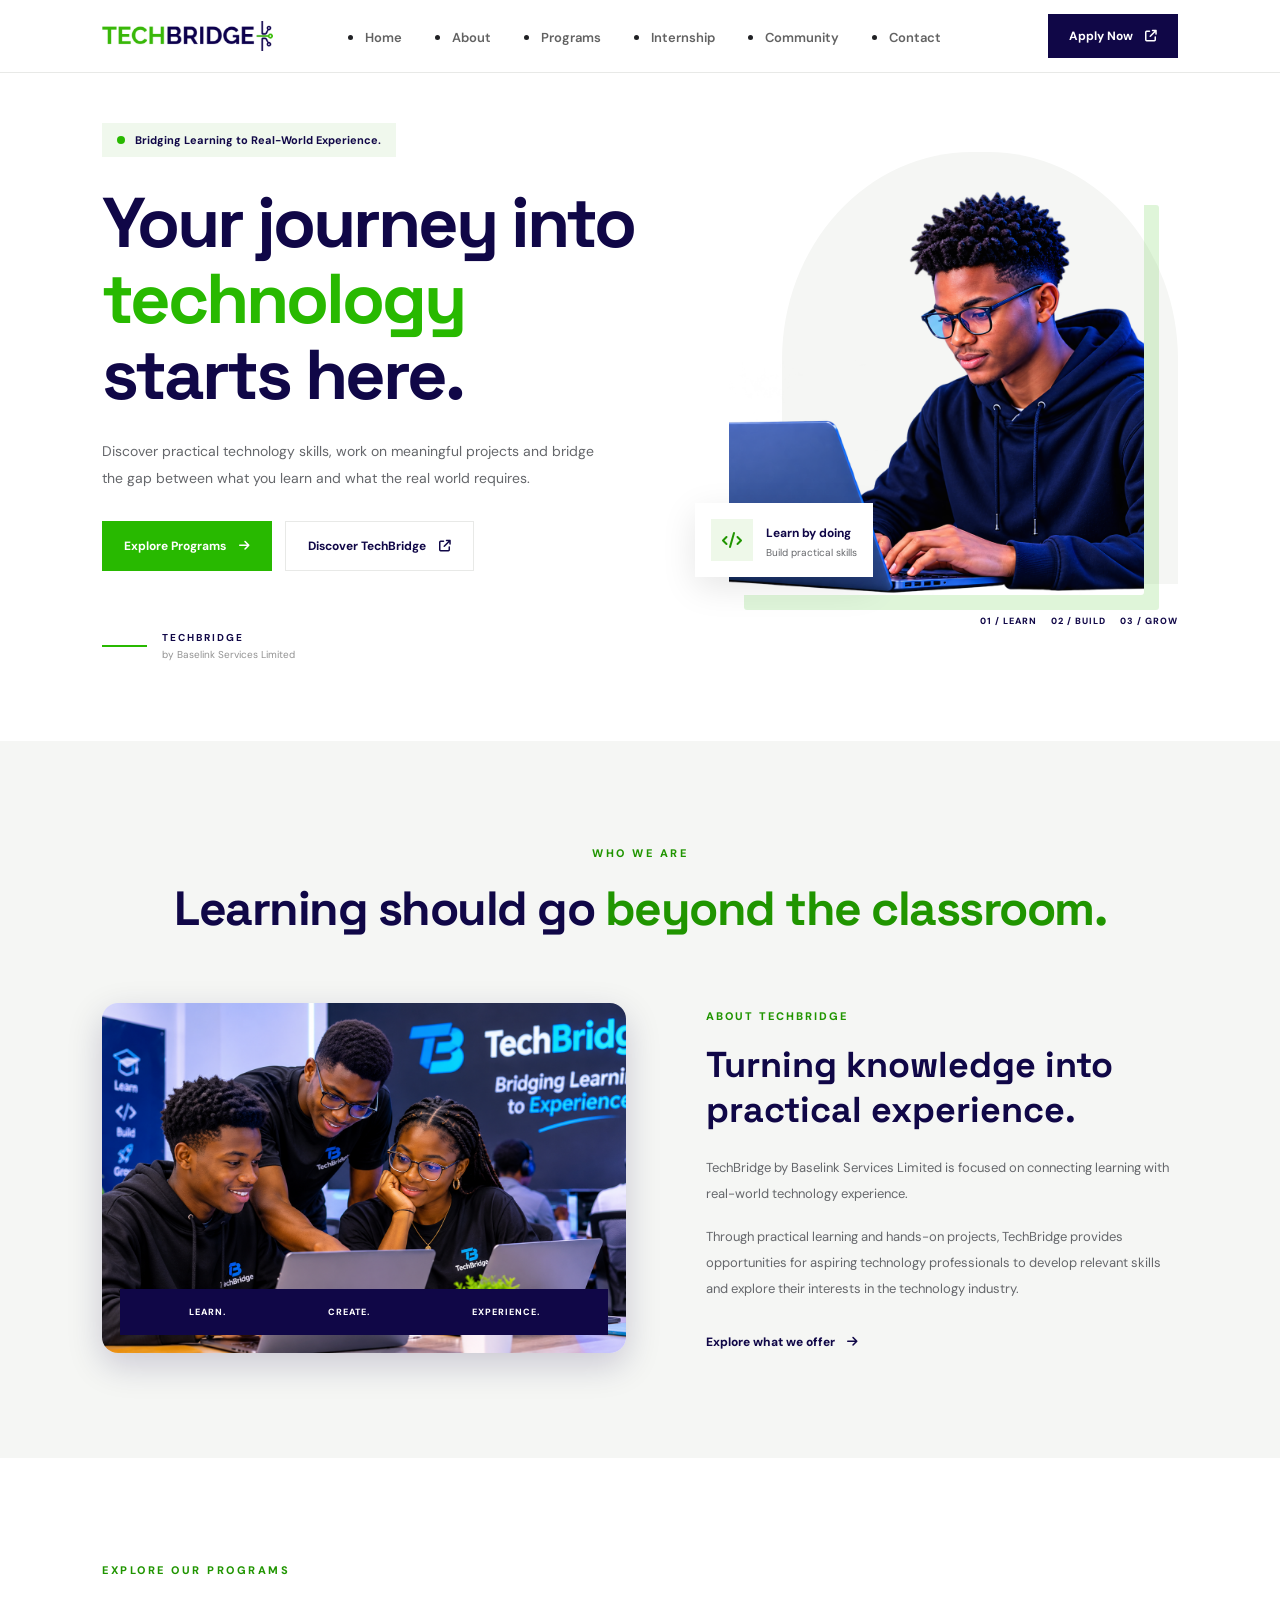
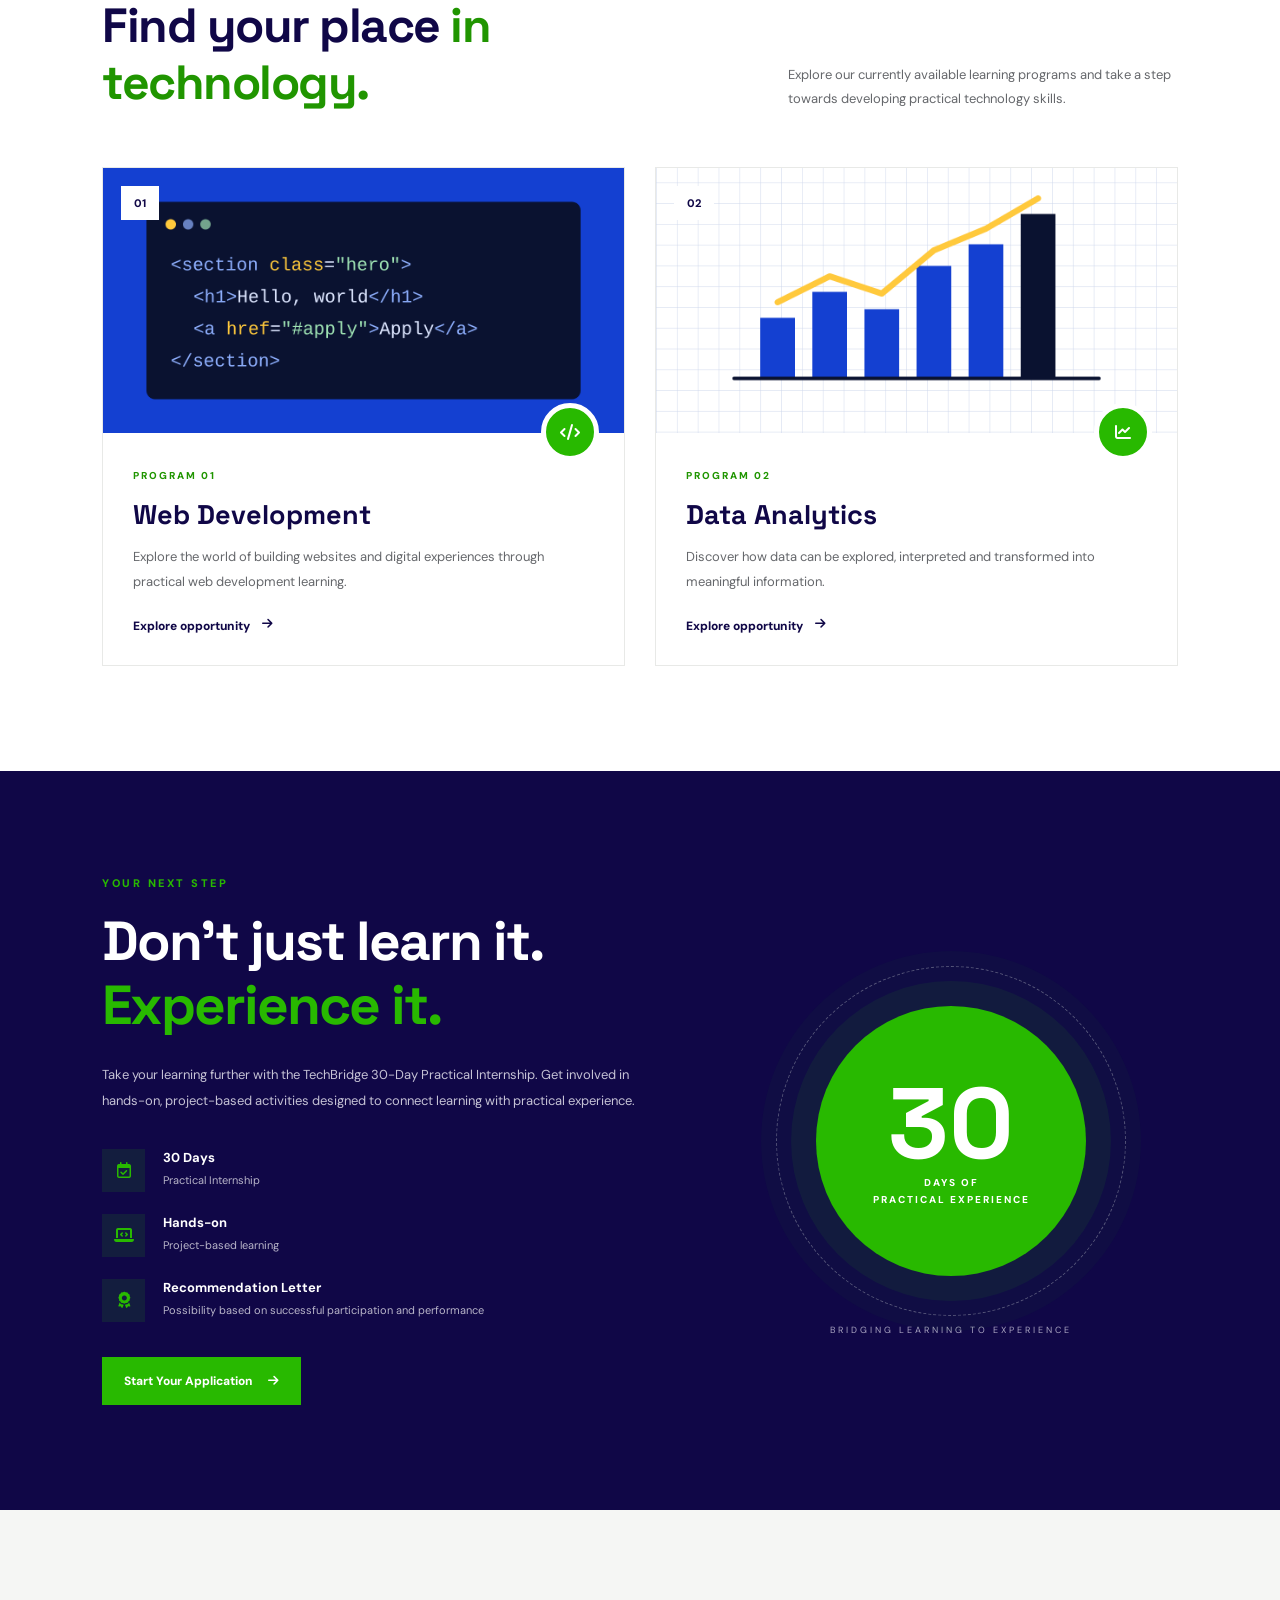
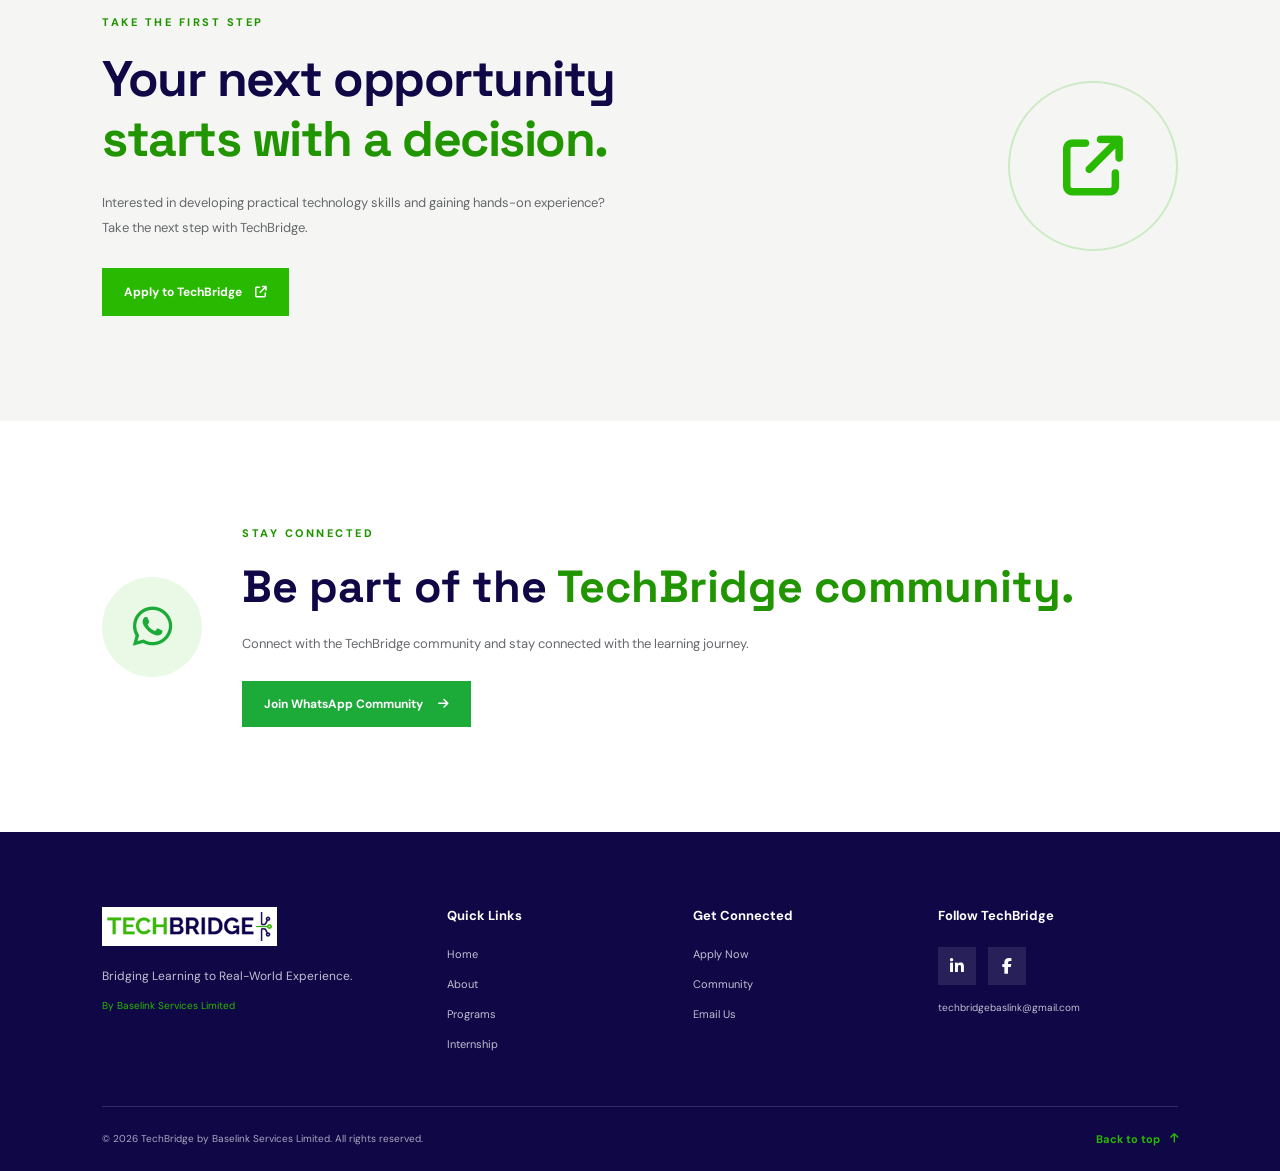
==== index.html @ 4eaaacb8 "Add files via upload" ====
<!DOCTYPE html>
<html lang="en">

<head>
    <meta charset="UTF-8">
    <meta name="viewport" content="width=device-width, initial-scale=1.0">
    <title>TechBridge | Bridging Learning to Real-World Experience</title>
    <meta name="description" content="TechBridge by Baselink Services Limited connects learners with practical technology skills and real-world experience.">

    <!-- Google Fonts -->
    <link rel="preconnect" href="https://fonts.googleapis.com">
    <link rel="preconnect" href="https://fonts.gstatic.com" crossorigin>

    <link href="https://fonts.googleapis.com/css2?family=DM+Sans:wght@400;500;600;700;800&family=Space+Grotesk:wght@400;500;600;700&display=swap" rel="stylesheet">

    <!-- Font Awesome -->
    <link rel="stylesheet" href="https://cdnjs.cloudflare.com/ajax/libs/font-awesome/6.7.2/css/all.min.css">

    <!-- External CSS -->
    <link rel="stylesheet" href="styles.css">
</head>

<body>

    <!-- NAVIGATION -->
    <header class="header">
        <nav class="navbar">

            <a href="#home" class="logo">
                <img src="images/techbridge-logo.png" alt="TechBridge Logo">
            </a>

            <ul class="nav-links">
                <li><a href="#home" class="active">Home</a></li>
                <li><a href="#about">About</a></li>
                <li><a href="#programs">Programs</a></li>
                <li><a href="#internship">Internship</a></li>
                <li><a href="#community">Community</a></li>
                <li><a href="#contact">Contact</a></li>
            </ul>

            <a href="#application" class="nav-button">
                Apply Now <i class="fa-solid fa-arrow-up-right-from-square"></i>
            </a>

            <!-- Mobile Navigation -->
            <details class="mobile-navigation">
                <summary>
                    <i class="fa-solid fa-bars"></i>
                </summary>

                <div class="mobile-links">
                    <a href="#home">Home</a>
                    <a href="#about">About</a>
                    <a href="#programs">Programs</a>
                    <a href="#internship">Internship</a>
                    <a href="#community">Community</a>
                    <a href="#contact">Contact</a>
                    <a href="#application">Apply Now</a>
                </div>
            </details>

        </nav>
    </header>


    <main>

        <!-- HERO SECTION -->
        <section class="hero" id="home">

            <div class="hero-content">

                <div class="hero-label">
                    <span class="status-dot"></span>
                    Bridging Learning to Real-World Experience.
                </div>

                <h1>
                    Your journey into
                    <span>technology</span>
                    starts here.
                </h1>

                <p class="hero-description">
                    Discover practical technology skills, work on
                    meaningful projects and bridge the gap between
                    what you learn and what the real world requires.
                </p>

                <div class="hero-buttons">
                    <a href="#programs" class="primary-button">
                        Explore Programs
                        <i class="fa-solid fa-arrow-right"></i>
                    </a>

                    <a href="#about" class="secondary-button">
                        Discover TechBridge
                        <i class="fa-solid fa-arrow-up-right-from-square"></i>
                    </a>
                </div>

                <div class="hero-bottom">
                    <div class="hero-line"></div>

                    <p>
                        <strong>TECHBRIDGE</strong>
                        <span>by Baselink Services Limited</span>
                    </p>
                </div>

            </div>


            <div class="hero-visual">

                <div class="visual-background"></div>

                <div class="hero-image">
                    <img src="images/hero-image.png" alt="Technology learning and development">
                </div>

                <div class="floating-note">
                    <span class="note-icon">
                        <i class="fa-solid fa-code"></i>
                    </span>

                    <div>
                        <strong>Learn by doing</strong>
                        <p>Build practical skills</p>
                    </div>
                </div>

                <div class="visual-caption">
                    <span>01 / LEARN</span>
                    <span>02 / BUILD</span>
                    <span>03 / GROW</span>
                </div>

            </div>

        </section>


        <!-- ABOUT SECTION -->
        <section class="about section-padding" id="about">

            <div class="section-heading">
                <span class="section-label">WHO WE ARE</span>

                <h2>
                    Learning should go
                    <span>beyond the classroom.</span>
                </h2>
            </div>

            <div class="about-content">

                <div class="about-image">
                    <img src="images/about-image.png
                    " alt="A technology learning environment">

                    <div class="image-caption">
                        <span>LEARN.</span>
                        <span>CREATE.</span>
                        <span>EXPERIENCE.</span>
                    </div>
                </div>

                <div class="about-text">

                    <span class="small-heading">ABOUT TECHBRIDGE</span>

                    <h3>
                        Turning knowledge into practical experience.
                    </h3>

                    <p>
                        TechBridge by Baselink Services Limited is
                        focused on connecting learning with
                        real-world technology experience.
                    </p>

                    <p>
                        Through practical learning and hands-on
                        projects, TechBridge provides opportunities
                        for aspiring technology professionals to
                        develop relevant skills and explore their
                        interests in the technology industry.
                    </p>

                    <a href="#programs" class="text-link">
                        Explore what we offer
                        <i class="fa-solid fa-arrow-right"></i>
                    </a>

                </div>

            </div>

        </section>


        <!-- PROGRAMS SECTION -->
        <section class="programs section-padding" id="programs">

            <div class="programs-heading">

                <div>
                    <span class="section-label">EXPLORE OUR PROGRAMS</span>

                    <h2>
                        Find your place
                        <span>in technology.</span>
                    </h2>
                </div>

                <p>
                    Explore our currently available learning
                    programs and take a step towards developing
                    practical technology skills.
                </p>

            </div>


            <div class="program-list">

                <!-- WEB DEVELOPMENT -->
                <article class="program-item web-program">

                    <div class="program-image">
                        <img src="images/web-development.png" alt="Web development illustration">

                        <span class="program-number">01</span>
                    </div>

                    <div class="program-info">

                        <span class="program-category">PROGRAM 01</span>

                        <h3>Web Development</h3>

                        <p>
                            Explore the world of building websites
                            and digital experiences through
                            practical web development learning.
                        </p>

                        <a href="#application" class="program-link">
                            Explore opportunity
                            <i class="fa-solid fa-arrow-right"></i>
                        </a>

                    </div>

                    <div class="program-icon">
                        <i class="fa-solid fa-code"></i>
                    </div>

                </article>


                <!-- DATA ANALYTICS -->
                <article class="program-item data-program">

                    <div class="program-image">
                        <img src="images/data-analytics.png" alt="Data analytics illustration">

                        <span class="program-number">02</span>
                    </div>

                    <div class="program-info">

                        <span class="program-category">PROGRAM 02</span>

                        <h3>Data Analytics</h3>

                        <p>
                            Discover how data can be explored,
                            interpreted and transformed into
                            meaningful information.
                        </p>

                        <a href="#application" class="program-link">
                            Explore opportunity
                            <i class="fa-solid fa-arrow-right"></i>
                        </a>

                    </div>

                    <div class="program-icon">
                        <i class="fa-solid fa-chart-line"></i>
                    </div>

                </article>

            </div>

        </section>


        <!-- INTERNSHIP SECTION -->
        <section class="internship section-padding" id="internship">

            <div class="internship-content">

                <span class="section-label">YOUR NEXT STEP</span>

                <h2>
                    Don't just learn it.
                    <span>Experience it.</span>
                </h2>

                <p>
                    Take your learning further with the TechBridge
                    30-Day Practical Internship. Get involved in
                    hands-on, project-based activities designed
                    to connect learning with practical experience.
                </p>

                <div class="internship-details">

                    <div class="internship-detail">
                        <i class="fa-regular fa-calendar-check"></i>

                        <div>
                            <strong>30 Days</strong>
                            <span>Practical Internship</span>
                        </div>
                    </div>

                    <div class="internship-detail">
                        <i class="fa-solid fa-laptop-code"></i>

                        <div>
                            <strong>Hands-on</strong>
                            <span>Project-based learning</span>
                        </div>
                    </div>

                    <div class="internship-detail">
                        <i class="fa-solid fa-award"></i>

                        <div>
                            <strong>Recommendation Letter</strong>
                            <span>Possibility based on successful participation and performance</span>
                        </div>
                    </div>

                </div>

                <a href="#application" class="internship-button">
                    Start Your Application
                    <i class="fa-solid fa-arrow-right"></i>
                </a>

            </div>


            <div class="internship-visual">

                <div class="internship-circle">
                    <span>30</span>
                    <small>DAYS OF<br>PRACTICAL EXPERIENCE</small>
                </div>

                <div class="circle-decoration"></div>

                <span class="internship-caption">
                    BRIDGING LEARNING TO EXPERIENCE
                </span>

            </div>

        </section>


        <!-- APPLICATION SECTION -->
        <section class="application section-padding" id="application">

            <div class="application-content">

                <span class="section-label">TAKE THE FIRST STEP</span>

                <h2>
                    Your next opportunity
                    <span>starts with a decision.</span>
                </h2>

                <p>
                    Interested in developing practical technology
                    skills and gaining hands-on experience?
                    Take the next step with TechBridge.
                </p>

                
                <a href="https://forms.gle/8EbdSy5ttGfLZfjv5?utm_source=chatgpt.com" class="primary-button">
                    Apply to TechBridge
                    <i class="fa-solid fa-arrow-up-right-from-square"></i>
                </a>

            </div>

            <div class="application-decoration">
                <i class="fa-solid fa-arrow-up-right-from-square"></i>
            </div>

        </section>


        <!-- COMMUNITY SECTION -->
        <section class="community section-padding" id="community">

            <div class="community-icon">
                <i class="fa-brands fa-whatsapp"></i>
            </div>

            <div class="community-content">

                <span class="section-label">STAY CONNECTED</span>

                <h2>
                    Be part of the
                    <span>TechBridge community.</span>
                </h2>

                <p>
                    Connect with the TechBridge community and
                    stay connected with the learning journey.
                </p>

                <!-- Replace with the official WhatsApp invitation URL -->
                <a href="https://chat.whatsapp.com/FqpBvYS4oaK32cXDxc8JIS?utm_source=chatgpt.com" class="community-button">
                    Join WhatsApp Community
                    <i class="fa-solid fa-arrow-right"></i>
                </a>

            </div>

        </section>

    </main>


    <!-- FOOTER -->
    <footer class="footer" id="contact">

        <div class="footer-main">

            <div class="footer-brand">

                <a href="#home" class="footer-logo">
                    <img src="images/techbridge-logo.png" alt="TechBridge Logo">
                </a>

                <p>
                    Bridging Learning to Real-World Experience.
                </p>

                <span class="footer-company">
                    By Baselink Services Limited
                </span>

            </div>


            <div class="footer-links">

                <h4>Quick Links</h4>

                <a href="#home">Home</a>
                <a href="#about">About</a>
                <a href="#programs">Programs</a>
                <a href="#internship">Internship</a>

            </div>


            <div class="footer-links">

                <h4>Get Connected</h4>

                <a href="#application">Apply Now</a>
                <a href="#community">Community</a>
                <a href="mailto:techbridgebaslink@gmail.com">
                    Email Us
                </a>

            </div>


            <div class="footer-social">

                <h4>Follow TechBridge</h4>

                <div class="social-icons">

                    <a href="https://www.linkedin.com/company/techbridge-services/" target="_blank" rel="noopener noreferrer">
                        <i class="fa-brands fa-linkedin-in"></i>
                    </a>

                    <a href="https://www.facebook.com/p/Baselink-Services-100066771475783/" target="_blank" rel="noopener noreferrer">
                        <i class="fa-brands fa-facebook-f"></i>
                    </a>

                </div>

                <p>techbridgebaslink@gmail.com</p>

            </div>

        </div>


        <div class="footer-bottom">

            <p>
                &copy; 2026 TechBridge by Baselink Services Limited.
                All rights reserved.
            </p>

            <a href="#home">
                Back to top
                <i class="fa-solid fa-arrow-up"></i>
            </a>

        </div>

    </footer>

</body>
</html>
---- styles.css ----
/* ==========================================
   TECHBRIDGE | PROFESSIONAL WEBSITE
   Baselink Services Limited
========================================== */

:root {
    --green: #28b900;
    --green-dark: #209500;
    --navy: #100747;
    --white: #ffffff;
    --ash: #f5f6f4;
    --text: #65676b;
    --dark: #202124;
    --border: #e8e9e7;
    --transition: 0.35s ease;
}

* {
    margin: 0;
    padding: 0;
    box-sizing: border-box;
}

html {
    scroll-behavior: smooth;
    

}

body {
    font-family: 'DM Sans', sans-serif;
    color: var(--dark);
    background: var(--white);
    overflow-x: hidden;
    max-width: 100%;
}

a {
    text-decoration: none;
    color: inherit;
}

img {
    width: 100%;
    display: block;
    object-fit: cover;
} 

.section-padding {
    padding: 105px 8%;
}

.section-label {
    display: block;
    font-size: 11px;
    font-weight: 800;
    letter-spacing: 2.5px;
    color: var(--green-dark);
    margin-bottom: 20px;
}


/* ==========================================
   NAVBAR
========================================== */

.header {
    position: sticky;
    top: 0;
    z-index: 1000;
    background: var(--white);
    border-bottom: 1px solid var(--border);
}

.navbar {
    min-height: 72px;
    padding: 0 8%;
    display: flex;
    align-items: center;
    justify-content: space-between;
    gap: 30px;
}

.logo {
    width: 155px;
    flex-shrink: 0;
    
}

.logo img {
    object-fit: contain;
    width: auto;
    height: 30px; 
}

.nav-links {
    display: flex;
    align-items: center;
    gap: 50px;
}

.nav-links a {
    position: relative;
    font-size: 13px;
    font-weight: 600;
    color: #626262;
    padding: 12px 0;
    transition: var(--transition);
}

.nav-links a::after {
    content: "";
    position: absolute;
    left: 0;
    bottom: 3px;
    width: 0;
    height: 2px;
    background: var(--green);
    transition: width 0.3s ease;
}

.nav-links a:hover {
    color: var(--navy);
}

.nav-links a:hover::after {
    width: 100%;
}


.nav-button {
    background: var(--navy);
    color: var(--white);
    padding: 14px 21px;
    display: flex;
    align-items: center;
    gap: 12px;
    font-size: 12px;
    font-weight: 700;
    transition: var(--transition);
}

.nav-button:hover {
    background: var(--green-dark);
    transform: translateY(-3px);
}


/* MOBILE NAV */

.mobile-navigation {
    display: none;
    position: relative;
}

.mobile-navigation summary {
    list-style: none;
    cursor: pointer;
    background: var(--ash);
    width: 43px;
    height: 43px;
    display: grid;
    place-items: center;
    color: var(--navy);
    font-size: 19px;
}

.mobile-navigation summary::-webkit-details-marker {
    display: none;
}

.mobile-links {
    position: absolute;
    top: 55px;
    right: 0;
    width: 240px;
    padding: 12px;
    background: var(--white);
    box-shadow: 0 15px 40px rgba(16, 7, 71, 0.12);
    border: 1px solid var(--border);
    display: flex;
    flex-direction: column;
    animation: menuOpen 0.25s ease;
}

.mobile-links a {
    padding: 13px;
    font-size: 13px;
    font-weight: 600;
    transition: var(--transition);
}

.mobile-links a:hover {
    background: var(--ash);
    color: var(--green-dark);
    padding-left: 20px;
}


/* ==========================================
   HERO
========================================== */

.hero {
    min-height: auto;
    padding: 50px 8% 80px;
    display: grid;
    grid-template-columns: 1.05fr 0.95fr;
    align-items: center;
    gap: 60px;
}

.hero-content {
    animation: slideUp 0.8s ease both;
}

.hero-label {
    display: inline-flex;
    align-items: center;
    gap: 10px;
    padding: 10px 15px;
    background: #f0f8ed;
    color: var(--navy);
    font-size: 11px;
    font-weight: 700;
    margin-bottom: 28px;
}

.status-dot {
    width: 8px;
    height: 8px;
    background: var(--green);
    border-radius: 50%;
}

.hero h1 {
    font-family: 'Space Grotesk', sans-serif;
    font-size: clamp(48px, 5.5vw, 73px);
    line-height: 1.08;
    letter-spacing: -3px;
    color: var(--navy);
}

.hero h1 span {
    color: var(--green);
    display: block;
}

.hero-description {
    max-width: 500px;
    font-size: 14px;
    line-height: 1.9;
    color: var(--text);
    margin: 25px 0 30px;
}

.hero-buttons {
    display: flex;
    flex-wrap: wrap;
    gap: 13px;
}

.primary-button,
.secondary-button {
    padding: 16px 22px;
    display: inline-flex;
    align-items: center;
    gap: 13px;
    font-size: 12px;
    font-weight: 700;
    transition: var(--transition);
}

.primary-button {
    background: var(--green);
    color: var(--white);
}

.primary-button:hover {
    background: var(--navy);
    transform: translateY(-4px);
    box-shadow: 0 10px 25px rgba(16, 7, 71, 0.15);
}

.secondary-button {
    border: 1px solid var(--border);
    color: var(--navy);
}

.secondary-button:hover {
    background: var(--ash);
    border-color: var(--navy);
}

.hero-bottom {
    display: flex;
    align-items: center;
    gap: 15px;
    margin-top: 60px;
}

.hero-line {
    width: 45px;
    height: 2px;
    background: var(--green);
}

.hero-bottom p {
    display: flex;
    flex-direction: column;
    gap: 4px;
}

.hero-bottom strong {
    color: var(--navy);
    font-size: 10px;
    letter-spacing: 2px;
}

.hero-bottom span {
    color: #929292;
    font-size: 10px;
}


/* HERO IMAGE */

.hero-visual {
    position: relative;
    min-height: 480px;
    display: flex;
    align-items: center;
    justify-content: center;
    animation: fadeIn 1s ease both;
}

.visual-background {
    position: absolute;
    width: 82%;
    height: 90%;
    right: 0;
    top: 0;
    background: var(--ash);
    border-radius: 48% 48% 0 0;
}

.hero-image {
    position: relative;
    z-index: 1;
    width: 86%;
    height: 405px;
    overflow: hidden;
    border-radius: 3px;
    box-shadow: 15px 15px 0 rgba(40, 185, 0, 0.15);
}

.hero-image img {
    height: 100%;
    transition: transform 0.7s ease;
}

.hero-image:hover img {
    transform: scale(1.05);
}

.floating-note {
    position: absolute;
    z-index: 2;
    bottom: 55px;
    left: 0;
    display: flex;
    align-items: center;
    gap: 13px;
    background: var(--white);
    padding: 16px;
    box-shadow: 0 10px 35px rgba(0, 0, 0, 0.1);
    animation: float 4s ease-in-out infinite;
}

.note-icon {
    width: 42px;
    height: 42px;
    background: #eef8e9;
    color: var(--green-dark);
    display: grid;
    place-items: center;
}

.floating-note strong {
    font-size: 12px;
    color: var(--navy);
}

.floating-note p {
    font-size: 10px;
    color: var(--text);
    margin-top: 4px;
}

.visual-caption {
    position: absolute;
    right: 0;
    bottom: 5px;
    display: flex;
    gap: 14px;
    font-size: 9px;
    font-weight: 800;
    letter-spacing: 1px;
    color: var(--navy);
}


/* ==========================================
   ABOUT
========================================== */

.about {
    background: var(--ash);
}

.section-heading {
    text-align: center;
    margin-bottom: 65px;
}

.section-heading h2,
.programs-heading h2 {
    font-family: 'Space Grotesk', sans-serif;
    font-size: clamp(35px, 4vw, 48px);
    line-height: 1.2;
    letter-spacing: -1.5px;
    color: var(--navy);
}

.section-heading h2 span,
.programs-heading h2 span {
    color: var(--green-dark);
}

.about-content {
    display: grid;
    grid-template-columns: 1fr 0.9fr;
    align-items: center;
    gap: 80px;
}

.about-image {
    height: 350px;
    position: relative;
    overflow: hidden;
    border-radius: 16px;
    box-shadow: 0 12px 35px rgba(16, 7, 71, 0.19);
}

.about-image img {
    height: 100%;
    transition: transform 0.7s ease;
}

.about-image:hover img {
    transform: scale(1.04);
}

.image-caption {
    position: absolute;
    bottom: 18px;
    left: 18px;
    right: 18px;
    padding: 17px;
    display: flex;
    justify-content: space-around;
    background: var(--navy);
    color: var(--white);
    font-size: 9px;
    font-weight: 800;
    letter-spacing: 1px;
}

.about-text .small-heading {
    color: var(--green-dark);
    font-size: 11px;
    font-weight: 800;
    letter-spacing: 2px;
}

.about-text h3 {
    font-family: 'Space Grotesk', sans-serif;
    font-size: 36px;
    line-height: 1.25;
    color: var(--navy);
    margin: 18px 0 22px;
}

.about-text p {
    color: var(--text);
    font-size: 13px;
    line-height: 2;
    margin-bottom: 17px;
}

.text-link {
    display: inline-flex;
    align-items: center;
    gap: 12px;
    margin-top: 15px;
    color: var(--navy);
    font-size: 12px;
    font-weight: 800;
    transition: var(--transition);
}

.text-link:hover {
    color: var(--green-dark);
    gap: 19px;
}


/* ==========================================
   PROGRAMS
========================================== */

.programs {
    background: var(--white);
}

.programs-heading {
    display: flex;
    justify-content: space-between;
    align-items: end;
    gap: 50px;
    margin-bottom: 55px;
}

.programs-heading p {
    max-width: 390px;
    color: var(--text);
    font-size: 13px;
    line-height: 1.9;
}

.program-list {
    display: grid;
    grid-template-columns: repeat(2, 1fr);
    gap: 30px;
}

.program-item {
    position: relative;
    border: 1px solid var(--border);
    transition: var(--transition);
    overflow: hidden;
}

.program-item:hover {
    transform: translateY(-7px);
    border-color: var(--green);
    box-shadow: 0 20px 45px rgba(16, 7, 71, 0.08);
}

.program-image {
    height: 265px;
    overflow: hidden;
    position: relative;
}

.program-image img {
    height: 100%;
    transition: transform 0.7s ease;
}

.program-item:hover .program-image img {
    transform: scale(1.07);
}

.program-number {
    position: absolute;
    top: 18px;
    left: 18px;
    padding: 10px 13px;
    background: var(--white);
    color: var(--navy);
    font-size: 11px;
    font-weight: 800;
}

.program-info {
    padding: 30px;
}

.program-category {
    font-size: 10px;
    font-weight: 800;
    color: var(--green-dark);
    letter-spacing: 2px;
}

.program-info h3 {
    font-family: 'Space Grotesk', sans-serif;
    font-size: 27px;
    color: var(--navy);
    margin: 13px 0;
}

.program-info p {
    color: var(--text);
    font-size: 13px;
    line-height: 1.9;
}

.program-link {
    display: inline-flex;
    gap: 12px;
    margin-top: 24px;
    font-size: 12px;
    font-weight: 800;
    color: var(--navy);
    transition: var(--transition);
}

.program-link:hover {
    color: var(--green-dark);
    gap: 20px;
}

.program-icon {
    position: absolute;
    top: 235px;
    right: 25px;
    width: 58px;
    height: 58px;
    border: 5px solid var(--white);
    border-radius: 50%;
    background: var(--green);
    color: var(--white);
    display: grid;
    place-items: center;
    transition: var(--transition);
}

.program-item:hover .program-icon {
    background: var(--navy);
    transform: rotate(10deg);
}


/* ==========================================
   INTERNSHIP
========================================== */

.internship {
    background: var(--navy);
    color: var(--white);
    display: grid;
    grid-template-columns: 1.1fr 0.9fr;
    align-items: center;
    gap: 70px;
    overflow: hidden;
}

.internship .section-label {
    color: var(--green);
}

.internship-content h2 {
    font-family: 'Space Grotesk', sans-serif;
    font-size: clamp(38px, 4.5vw, 55px);
    line-height: 1.15;
    letter-spacing: -2px;
    margin-bottom: 25px;
}

.internship-content h2 span {
    display: block;
    color: var(--green);
}

.internship-content > p {
    color: #c5c2d5;
    font-size: 13px;
    line-height: 2;
}

.internship-details {
    display: flex;
    flex-direction: column;
    gap: 22px;
    margin: 35px 0;
}

.internship-detail {
    display: flex;
    align-items: flex-start;
    gap: 18px;
}

.internship-detail > i {
    width: 43px;
    height: 43px;
    flex-shrink: 0;
    background: rgba(40, 185, 0, 0.12);
    color: var(--green);
    display: grid;
    place-items: center;
}

.internship-detail div {
    display: flex;
    flex-direction: column;
    gap: 5px;
}

.internship-detail strong {
    font-size: 13px;
}

.internship-detail span {
    color: #b8b5c9;
    font-size: 11px;
    line-height: 1.7;
}

.internship-button {
    display: inline-flex;
    align-items: center;
    gap: 15px;
    padding: 16px 22px;
    background: var(--green);
    color: var(--white);
    font-size: 12px;
    font-weight: 800;
    transition: var(--transition);
}

.internship-button:hover {
    background: var(--white);
    color: var(--navy);
    transform: translateY(-4px);
}


/* INTERNSHIP GRAPHIC */

.internship-visual {
    min-height: 390px;
    display: flex;
    justify-content: center;
    align-items: center;
    position: relative;
}

.internship-circle {
    position: relative;
    z-index: 2;
    width: 270px;
    height: 270px;
    border-radius: 50%;
    background: var(--green);
    color: var(--white);
    display: flex;
    flex-direction: column;
    justify-content: center;
    align-items: center;
    box-shadow: 0 0 0 25px rgba(40, 185, 0, 0.08),
                0 0 0 55px rgba(40, 185, 0, 0.04);
    animation: pulse 4s ease-in-out infinite;
}

.internship-circle span {
    font-family: 'Space Grotesk', sans-serif;
    font-size: 100px;
    line-height: 1;
    font-weight: 700;
}

.internship-circle small {
    font-size: 10px;
    font-weight: 800;
    letter-spacing: 2px;
    text-align: center;
    line-height: 1.7;
}

.circle-decoration {
    position: absolute;
    width: 350px;
    height: 350px;
    border: 1px dashed rgba(255, 255, 255, 0.3);
    border-radius: 50%;
    animation: rotate 30s linear infinite;
}

.internship-caption {
    position: absolute;
    bottom: 0;
    font-size: 9px;
    letter-spacing: 3px;
    color: #aaa5c2;
}


/* ==========================================
   APPLICATION
========================================== */

.application {
    background: var(--ash);
    display: flex;
    align-items: center;
    justify-content: space-between;
    gap: 40px;
    overflow: hidden;
}

.application-content h2 {
    font-family: 'Space Grotesk', sans-serif;
    color: var(--navy);
    font-size: clamp(35px, 4vw, 50px);
    line-height: 1.2;
    letter-spacing: -1.5px;
}

.application-content h2 span {
    display: block;
    color: var(--green-dark);
}

.application-content p {
    color: var(--text);
    font-size: 13px;
    line-height: 1.9;
    max-width: 520px;
    margin: 22px 0 28px;
}

.application-decoration {
    flex-shrink: 0;
    width: 170px;
    height: 170px;
    border: 2px solid rgba(40, 185, 0, 0.2);
    border-radius: 50%;
    display: grid;
    place-items: center;
    color: var(--green);
    font-size: 60px;
    animation: float 5s ease-in-out infinite;
}


/* ==========================================
   COMMUNITY
========================================== */

.community {
    display: flex;
    align-items: center;
    gap: 40px;
    background: var(--white);
}

.community-icon {
    width: 100px;
    height: 100px;
    flex-shrink: 0;
    border-radius: 50%;
    background: #eaf8e6;
    color: #1caa39;
    display: grid;
    place-items: center;
    font-size: 45px;
    transition: var(--transition);
}

.community:hover .community-icon {
    transform: scale(1.08) rotate(-8deg);
}

.community-content h2 {
    font-family: 'Space Grotesk', sans-serif;
    font-size: clamp(32px, 4vw, 45px);
    color: var(--navy);
    line-height: 1.2;
}

.community-content h2 span {
    color: var(--green-dark);
}

.community-content p {
    font-size: 13px;
    color: var(--text);
    margin: 18px 0 25px;
    line-height: 1.8;
}

.community-button {
    display: inline-flex;
    align-items: center;
    gap: 15px;
    padding: 15px 22px;
    background: #1caa39;
    color: var(--white);
    font-size: 12px;
    font-weight: 700;
    transition: var(--transition);
}

.community-button:hover {
    background: var(--navy);
    transform: translateY(-4px);
}


/* ==========================================
   FOOTER
========================================== */

.footer {
    background: var(--navy);
    color: var(--white);
    padding: 75px 8% 25px;
}

.footer-main {
    display: grid;
    grid-template-columns: 1.5fr 1fr 1fr 1.2fr;
    gap: 45px;
    padding-bottom: 55px;
}

.footer-logo {
    display: block;
    width: 175px;
    background: var(--white);
    padding: 5px;
}

.footer-logo img {
    object-fit: contain;
}

.footer-brand p {
    color: #c1bfd0;
    font-size: 12px;
    line-height: 1.8;
    margin-top: 20px;
}

.footer-company {
    display: inline-block;
    margin-top: 12px;
    color: var(--green);
    font-size: 10px;
}

.footer-links,
.footer-social {
    display: flex;
    flex-direction: column;
    gap: 16px;
}

.footer-links h4,
.footer-social h4 {
    font-size: 13px;
    margin-bottom: 7px;
}

.footer-links a {
    width: fit-content;
    font-size: 11px;
    color: #c1bfd0;
    transition: var(--transition);
}

.footer-links a:hover {
    color: var(--green);
    transform: translateX(5px);
}

.social-icons {
    display: flex;
    gap: 12px;
}

.social-icons a {
    width: 38px;
    height: 38px;
    display: grid;
    place-items: center;
    background: rgba(255, 255, 255, 0.1);
    color: var(--white);
    transition: var(--transition);
}

.social-icons a:hover {
    background: var(--green);
    transform: translateY(-4px);
}

.footer-social p {
    font-size: 10px;
    color: #c1bfd0;
    word-break: break-word;
}

.footer-bottom {
    border-top: 1px solid rgba(255, 255, 255, 0.15);
    padding-top: 25px;
    display: flex;
    justify-content: space-between;
    align-items: center;
    gap: 20px;
}

.footer-bottom p {
    color: #aaa6bd;
    font-size: 10px;
}

.footer-bottom a {
    display: flex;
    align-items: center;
    gap: 10px;
    color: var(--green);
    font-size: 11px;
    font-weight: 700;
    transition: var(--transition);
}

.footer-bottom a:hover {
    color: var(--white);
}


/* ==========================================
   TECHBRIDGE  ANIMATIONS
========================================== */

/* ===== HERO ENTRANCE (plays on page load) ===== */

.hero-content {
    animation: none;
}

.hero-label,
.hero h1,
.hero-description,
.hero-buttons,
.hero-bottom {
    animation: slideUp 1s cubic-bezier(0.22, 1, 0.36, 1) both;
}

.hero-label       { animation-delay: 0.1s; }
.hero h1          { animation-delay: 0.3s; }
.hero-description { animation-delay: 0.5s; }
.hero-buttons     { animation-delay: 0.7s; }
.hero-bottom      { animation-delay: 0.9s; }

.hero-visual {
    animation: fadeIn 1.4s ease 0.4s both;
}

/* ===== SCROLL REVEAL ===== */

@supports (animation-timeline: view()) {

    .about .section-heading,
    .about-image,
    .about-text,
    .programs-heading,
    .program-item,
    .internship-content,
    .internship-visual,
    .application-content,
    .community-icon,
    .community-content,
    .footer-main{
        animation: revealUp linear backwards;
        animation-timeline: view();
        animation-range: entry 0% cover 30%;
    }

    /* slide in from the sides */
    .about-image { animation-name: revealLeft; }
    .about-text  { animation-name: revealRight; }

    .program-item:nth-child(even) {
        animation-range: entry 10% cover 35%;
    }
}

@keyframes revealLeft {
    from { opacity: 0; transform: translateX(-70px); }
    to   { opacity: 1; transform: translateX(0); }
}

@keyframes revealRight {
    from { opacity: 0; transform: translateX(70px); }
    to   { opacity: 1; transform: translateX(0); }
}

/* ===== LOOPING DECORATIONS ===== */

.floating-note {
    animation: float 4s ease-in-out infinite;
}

.application-decoration {
    animation: float 5s ease-in-out infinite;
}

.internship-circle {
    animation: pulse 4s ease-in-out infinite;
}

.circle-decoration {
    animation: rotate 30s linear infinite;
}

.mobile-links {
    animation: menuOpen 0.25s ease;
}

/* ===== KEYFRAMES ===== */

@keyframes slideUp {
    from { opacity: 0; transform: translateY(50px); }
    to   { opacity: 1; transform: translateY(0); }
}

@keyframes fadeIn {
    from { opacity: 0; }
    to   { opacity: 1; }
}

@keyframes revealUp {
    from { opacity: 0; transform: translateY(70px); }
    to   { opacity: 1; transform: translateY(0); }
}

@keyframes float {
    0%, 100% { transform: translateY(0); }
    50%      { transform: translateY(-12px); }
}

@keyframes pulse {
    0%, 100% {
        box-shadow: 0 0 0 25px rgba(40,185,0,.08),
                    0 0 0 55px rgba(40,185,0,.04);
    }
    50% {
        box-shadow: 0 0 0 35px rgba(40,185,0,.08),
                    0 0 0 70px rgba(40,185,0,.04);
    }
}

@keyframes rotate {
    from { transform: rotate(0deg); }
    to   { transform: rotate(360deg); }
}

@keyframes menuOpen {
    from { opacity: 0; transform: translateY(-8px); }
    to   { opacity: 1; transform: translateY(0); }
}

/* ===== REDUCED MOTION (must stay last) ===== */

@media (prefers-reduced-motion: reduce) {
    .floating-note,
    .application-decoration,
    .internship-circle,
    .circle-decoration {
        animation: none;
    }
}

/* ==========================================
   TABLET
========================================== */

@media (max-width: 1050px) {

    .navbar {
        padding: 0 5%;
        gap: 15px;
    }

    .nav-links {
        gap: 17px;
    }

    .nav-links a {
        font-size: 11px;
    }

    .nav-button {
        padding: 12px;
    }

    .hero,
    .section-padding {
        padding-left: 6%;
        padding-right: 6%;
    }

    .hero {
        padding: 45px 6% 70px;
        gap: 35px;
    }

    .logo img {
        height:34px;
    }

    .hero h1 {
        font-size: 55px;
    }

    .about-content {
        gap: 45px;
    }

    .footer-main {
        gap: 25px;
    }
}


/* ==========================================
   MOBILE
========================================== */

@media (max-width: 768px) {

    .navbar {
        min-height: 64px;
        padding: 0 5%;
    }

    .logo img {
        height: 32px;
    }
    .logo {
        width: 135px;
    }

    .nav-links,
    .nav-button {
        display: none;
    }

    .mobile-navigation {
        display: block;
    }

    .hero {
        grid-template-columns: 1fr;
        padding: 40px 6% 55px;
        gap: 35px;
    }

    .hero h1 {
        font-size: clamp(43px, 9vw, 58px);
        letter-spacing: -2px;
    }

    .hero-description {
        font-size: 13px;
    }

    .hero-visual {
        min-height: 370px;
    }

    .hero-image {
        height: 315px;
    }

    .floating-note {
        bottom: 35px;
        left: -5px;
    }

    .hero-bottom {
        margin-top: 40px;
    }

    .section-padding {
        padding: 75px 6%;
    }

    .section-heading {
        margin-bottom: 40px;
    }

    .about-content {
        grid-template-columns: 1fr;
        gap: 40px;
    }

    .about-image {
        height: 340px;
    }

    .about-text h3 {
        font-size: 31px;
    }

    .programs-heading {
        flex-direction: column;
        align-items: flex-start;
        gap: 20px;
        margin-bottom: 40px;
    }

    .program-list {
        grid-template-columns: 1fr;
    }

    .internship {
        grid-template-columns: 1fr;
        gap: 55px;
    }

    .internship-visual {
        min-height: 340px;
    }

    .internship-circle {
        width: 230px;
        height: 230px;
    }

    .internship-circle span {
        font-size: 85px;
    }

    .circle-decoration {
        width: 290px;
        height: 290px;
    }

    .community {
        gap: 25px;
    }

    .community-icon {
        width: 70px;
        height: 70px;
        font-size: 32px;
    }

    .footer-main {
        grid-template-columns: repeat(2, 1fr);
        gap: 40px 25px;
    }
}


/* ==========================================
   SMALL MOBILE
========================================== */

@media (max-width: 480px) {

    .hero {
        padding-top: 30px;
    }
    
    .logo img{
        height: 30px;
    }

    .hero h1 {
        font-size: 43px;
    }

    .hero-label {
        font-size: 10px;
    }

    .hero-buttons {
        flex-direction: column;
        align-items: flex-start;
    }

    .primary-button,
    .secondary-button {
        justify-content: center;
    }

    .hero-visual {
        min-height: 310px;
    }

    .hero-image {
        height: 255px;
    }

    .visual-caption {
        font-size: 7px;
        gap: 9px;
    }

    .section-heading h2,
    .programs-heading h2 {
        font-size: 34px;
    }

    .about-image {
        height: 270px;
    }

    .about-text h3 {
        font-size: 28px;
    }

    .program-image {
        height: 220px;
    }

    .program-icon {
        top: 190px;
    }

    .program-info {
        padding: 24px;
    }

    .program-info h3 {
        font-size: 23px;
    }

    .internship-content h2 {
        font-size: 39px;
    }

    .application {
        flex-direction: column;
        align-items: flex-start;
    }

    .application-decoration {
        display: none;
    }

    .community {
        flex-direction: column;
        align-items: flex-start;
    }

    .community-content h2 {
        font-size: 34px;
    }

    .footer-main {
        grid-template-columns: 1fr;
        gap: 35px;
    }

    .footer-bottom {
        flex-direction: column;
        align-items: flex-start;
        line-height: 1.8;
    }
}


/* ==========================================
   REDUCED MOTION
========================================== */

@media (prefers-reduced-motion: reduce) {

    *,
    *::before,
    *::after {
        animation-duration: 0.01ms !important;
        animation-iteration-count: 1 !important;
        transition-duration: 0.01ms !important;
        scroll-behavior: auto !important;
    }
}
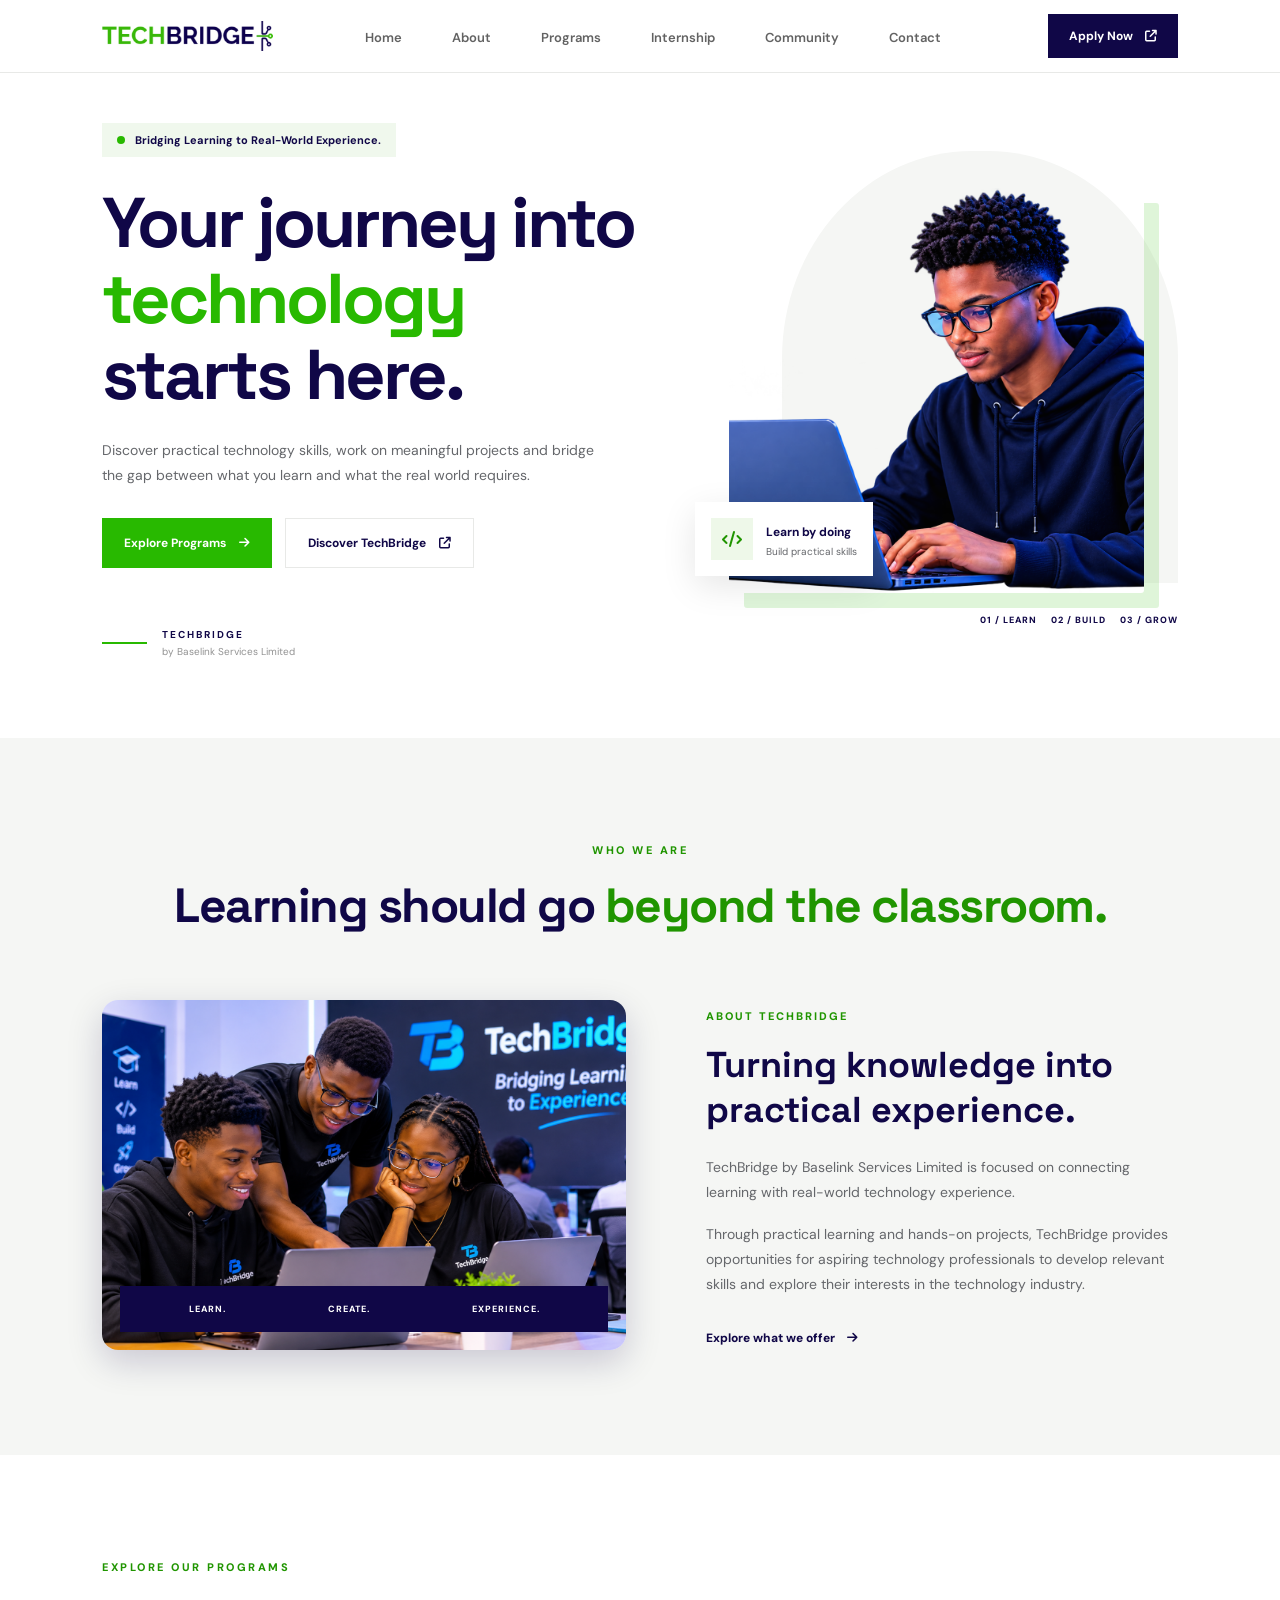
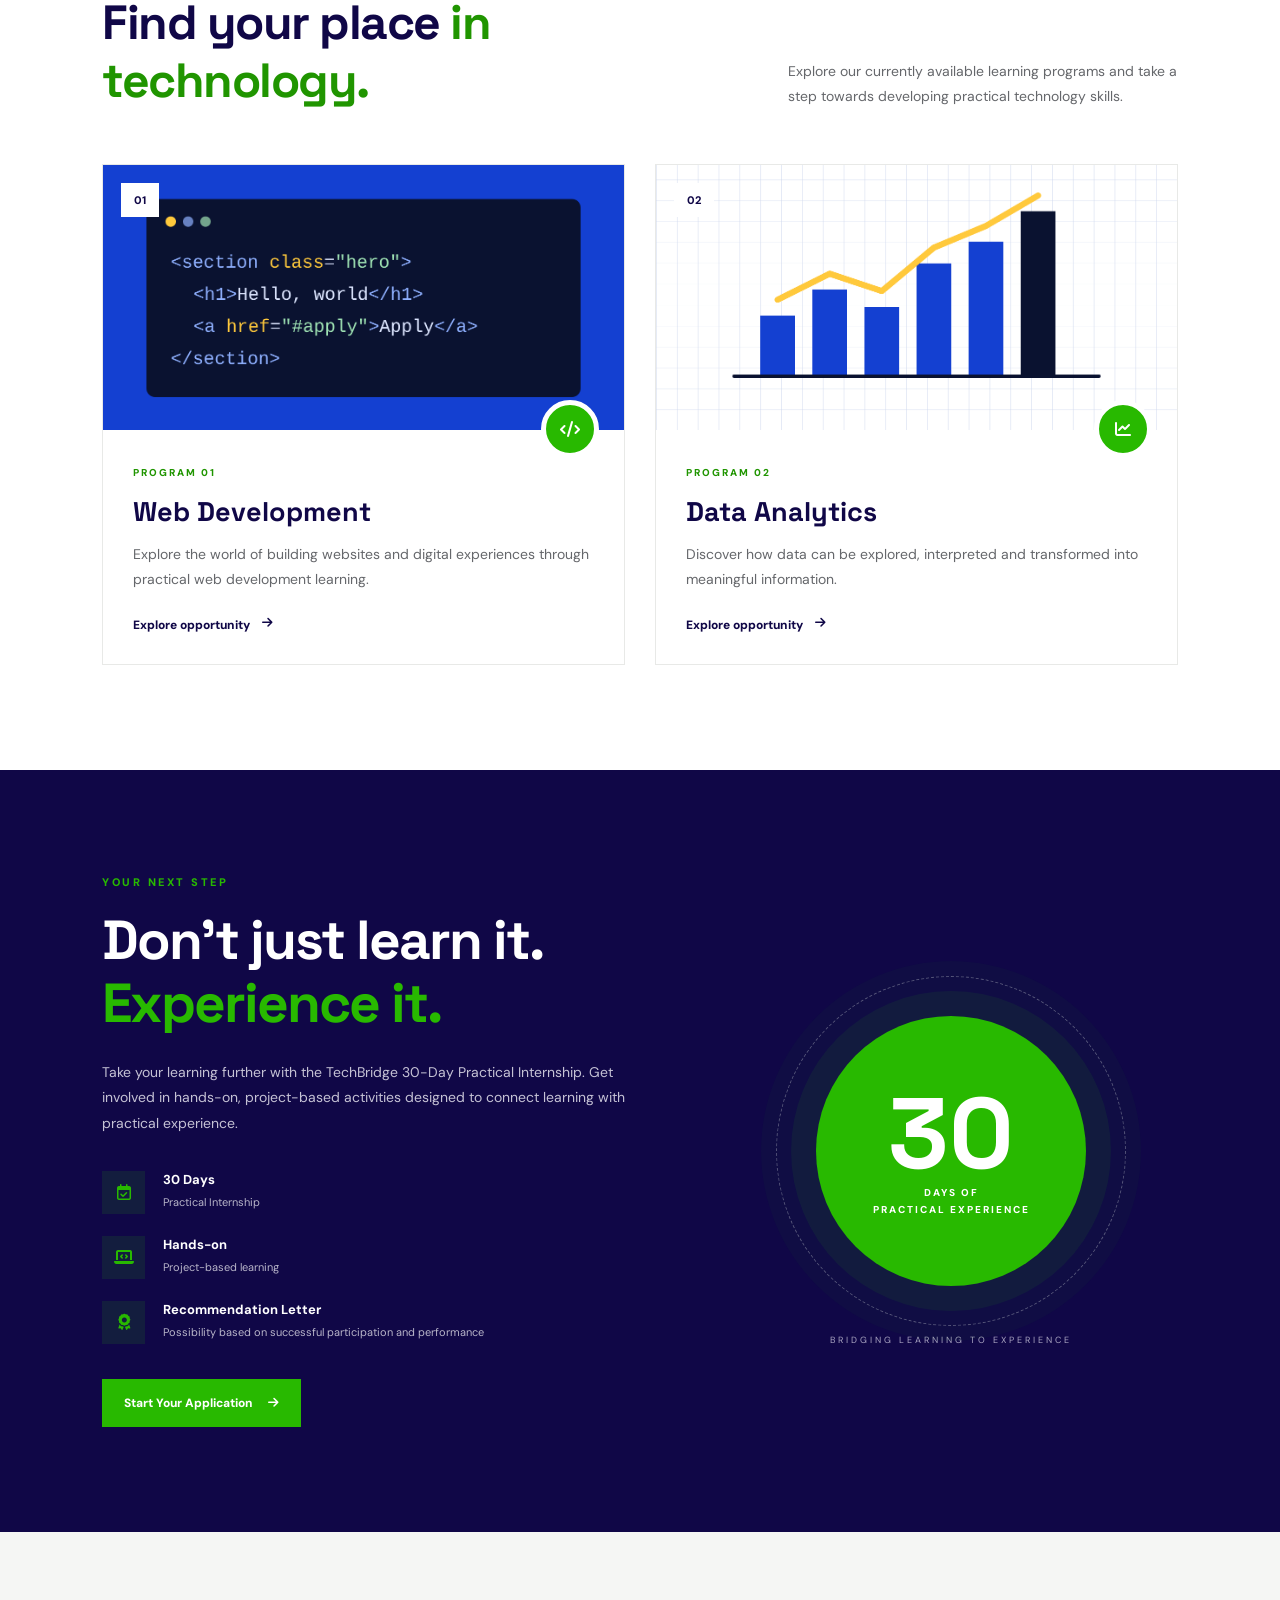
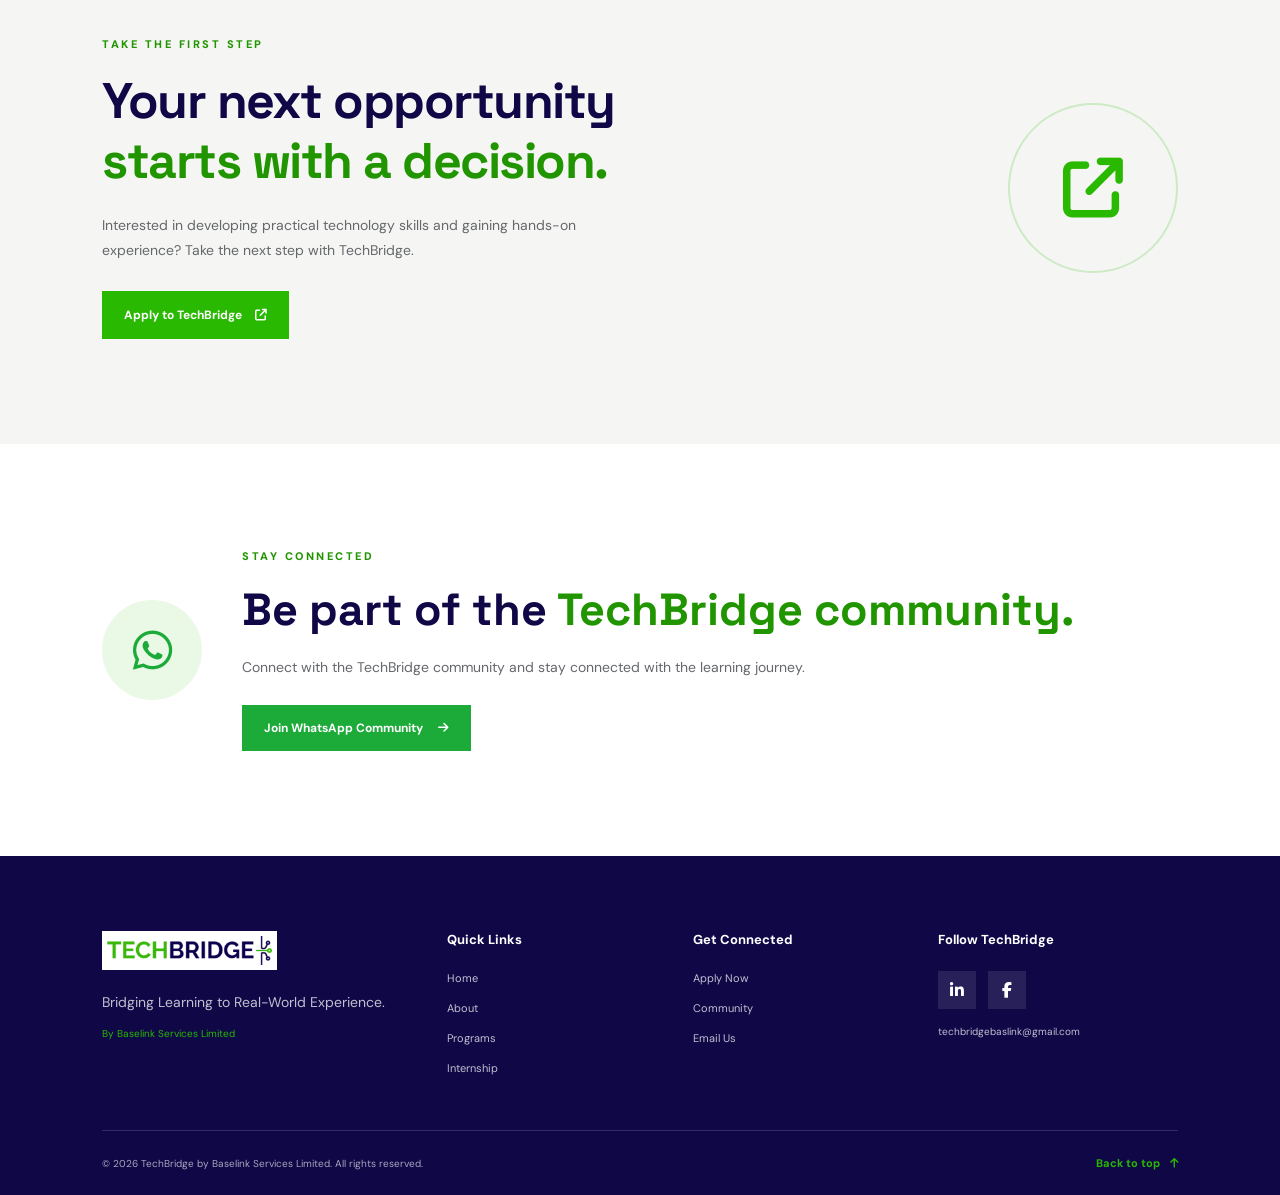
==== commit 49ab15d7: "Add files via upload" ====
--- a/index.html
+++ b/index.html
@@ -1,4 +1,3 @@
-
 <!DOCTYPE html>
 <html lang="en">
 
@@ -34,7 +33,7 @@
             <ul class="nav-links">
                 <li><a href="#home" class="active">Home</a></li>
                 <li><a href="#about">About</a></li>
-                <li><a href="#programs">Programs</a></li>
+                <li><a href="programs.html">Programs</a></li>
                 <li><a href="#internship">Internship</a></li>
                 <li><a href="#community">Community</a></li>
                 <li><a href="#contact">Contact</a></li>
@@ -158,8 +157,7 @@
             <div class="about-content">
 
                 <div class="about-image">
-                    <img src="images/about-image.png
-                    " alt="A technology learning environment">
+                    <img src="images/about-image.png" alt="A technology learning environment">
 
                     <div class="image-caption">
                         <span>LEARN.</span>
--- a/styles.css
+++ b/styles.css
@@ -1,9 +1,3 @@
-
-/* ==========================================
-   TECHBRIDGE | PROFESSIONAL WEBSITE
-   Baselink Services Limited
-========================================== */
-
 :root {
     --green: #28b900;
     --green-dark: #209500;
@@ -14,6 +8,9 @@
     --dark: #202124;
     --border: #e8e9e7;
     --transition: 0.35s ease;
+    --body-size: 14px;
+    --body-size-mobile: 14px;
+    --body-line-height: 1.8;
 }
 
 * {
@@ -24,8 +21,6 @@
 
 html {
     scroll-behavior: smooth;
-    
-
 }
 
 body {
@@ -98,6 +93,7 @@
     display: flex;
     align-items: center;
     gap: 50px;
+    list-style: none;
 }
 
 .nav-links a {
@@ -211,10 +207,6 @@
     gap: 60px;
 }
 
-.hero-content {
-    animation: slideUp 0.8s ease both;
-}
-
 .hero-label {
     display: inline-flex;
     align-items: center;
@@ -249,8 +241,8 @@
 
 .hero-description {
     max-width: 500px;
-    font-size: 14px;
-    line-height: 1.9;
+    font-size: var(--body-size);
+    line-height: var(--body-line-height);
     color: var(--text);
     margin: 25px 0 30px;
 }
@@ -259,6 +251,7 @@
     display: flex;
     flex-wrap: wrap;
     gap: 13px;
+
 }
 
 .primary-button,
@@ -332,7 +325,6 @@
     display: flex;
     align-items: center;
     justify-content: center;
-    animation: fadeIn 1s ease both;
 }
 
 .visual-background {
@@ -494,8 +486,8 @@
 
 .about-text p {
     color: var(--text);
-    font-size: 13px;
-    line-height: 2;
+    font-size: var(--body-size);
+    line-height: var(--body-line-height);
     margin-bottom: 17px;
 }
 
@@ -535,8 +527,8 @@
 .programs-heading p {
     max-width: 390px;
     color: var(--text);
-    font-size: 13px;
-    line-height: 1.9;
+    font-size: var(--body-size);
+    line-height: var(--body-line-height);
 }
 
 .program-list {
@@ -604,8 +596,8 @@
 
 .program-info p {
     color: var(--text);
-    font-size: 13px;
-    line-height: 1.9;
+    font-size: var(--body-size);
+    line-height: var(--body-line-height);
 }
 
 .program-link {
@@ -677,8 +669,8 @@
 
 .internship-content > p {
     color: #c5c2d5;
-    font-size: 13px;
-    line-height: 2;
+    font-size: var(--body-size);
+    line-height: var(--body-line-height);
 }
 
 .internship-details {
@@ -827,8 +819,8 @@
 
 .application-content p {
     color: var(--text);
-    font-size: 13px;
-    line-height: 1.9;
+    font-size: var(--body-size);
+    line-height: var(--body-line-height);
     max-width: 520px;
     margin: 22px 0 28px;
 }
@@ -887,10 +879,10 @@
 }
 
 .community-content p {
-    font-size: 13px;
+    font-size: var(--body-size);
     color: var(--text);
     margin: 18px 0 25px;
-    line-height: 1.8;
+    line-height: var(--body-line-height);
 }
 
 .community-button {
@@ -941,8 +933,8 @@
 
 .footer-brand p {
     color: #c1bfd0;
-    font-size: 12px;
-    line-height: 1.8;
+    font-size: var(--body-size);
+    line-height: var(--body-line-height);
     margin-top: 20px;
 }
 
@@ -1033,15 +1025,9 @@
 }
 
 
-/* ==========================================
-   TECHBRIDGE  ANIMATIONS
-========================================== */
+/* ==========TECHBRIDGE  ANIMATIONS============== */
 
 /* ===== HERO ENTRANCE (plays on page load) ===== */
-
-.hero-content {
-    animation: none;
-}
 
 .hero-label,
 .hero h1,
@@ -1059,7 +1045,7 @@
 
 .hero-visual {
     animation: fadeIn 1.4s ease 0.4s both;
-}
+} 
 
 /* ===== SCROLL REVEAL ===== */
 
@@ -1100,28 +1086,6 @@
     to   { opacity: 1; transform: translateX(0); }
 }
 
-/* ===== LOOPING DECORATIONS ===== */
-
-.floating-note {
-    animation: float 4s ease-in-out infinite;
-}
-
-.application-decoration {
-    animation: float 5s ease-in-out infinite;
-}
-
-.internship-circle {
-    animation: pulse 4s ease-in-out infinite;
-}
-
-.circle-decoration {
-    animation: rotate 30s linear infinite;
-}
-
-.mobile-links {
-    animation: menuOpen 0.25s ease;
-}
-
 /* ===== KEYFRAMES ===== */
 
 @keyframes slideUp {
@@ -1165,17 +1129,6 @@
     to   { opacity: 1; transform: translateY(0); }
 }
 
-/* ===== REDUCED MOTION (must stay last) ===== */
-
-@media (prefers-reduced-motion: reduce) {
-    .floating-note,
-    .application-decoration,
-    .internship-circle,
-    .circle-decoration {
-        animation: none;
-    }
-}
-
 /* ==========================================
    TABLET
 ========================================== */
@@ -1267,7 +1220,7 @@
     }
 
     .hero-description {
-        font-size: 13px;
+        font-size: var(--body-size-mobile);
     }
 
     .hero-visual {
@@ -1288,7 +1241,7 @@
     }
 
     .section-padding {
-        padding: 75px 6%;
+        padding: 65px 6%;
     }
 
     .section-heading {
@@ -1297,7 +1250,7 @@
 
     .about-content {
         grid-template-columns: 1fr;
-        gap: 40px;
+        gap: 30px;
     }
 
     .about-image {
@@ -1312,7 +1265,7 @@
         flex-direction: column;
         align-items: flex-start;
         gap: 20px;
-        margin-bottom: 40px;
+        margin-bottom: 30px;
     }
 
     .program-list {
@@ -1321,7 +1274,7 @@
 
     .internship {
         grid-template-columns: 1fr;
-        gap: 55px;
+        gap: 35px;
     }
 
     .internship-visual {
@@ -1343,7 +1296,7 @@
     }
 
     .community {
-        gap: 25px;
+        gap: 18px;
     }
 
     .community-icon {
@@ -1457,7 +1410,7 @@
 
     .footer-main {
         grid-template-columns: 1fr;
-        gap: 35px;
+        gap: 25px;
     }
 
     .footer-bottom {
@@ -1468,9 +1421,7 @@
 }
 
 
-/* ==========================================
-   REDUCED MOTION
-========================================== */
+/* =========REDUCED MOTION================= */
 
 @media (prefers-reduced-motion: reduce) {
 
@@ -1483,3 +1434,8 @@
         scroll-behavior: auto !important;
     }
 }
+
+main,
+footer {
+    overflow-x: clip
+}
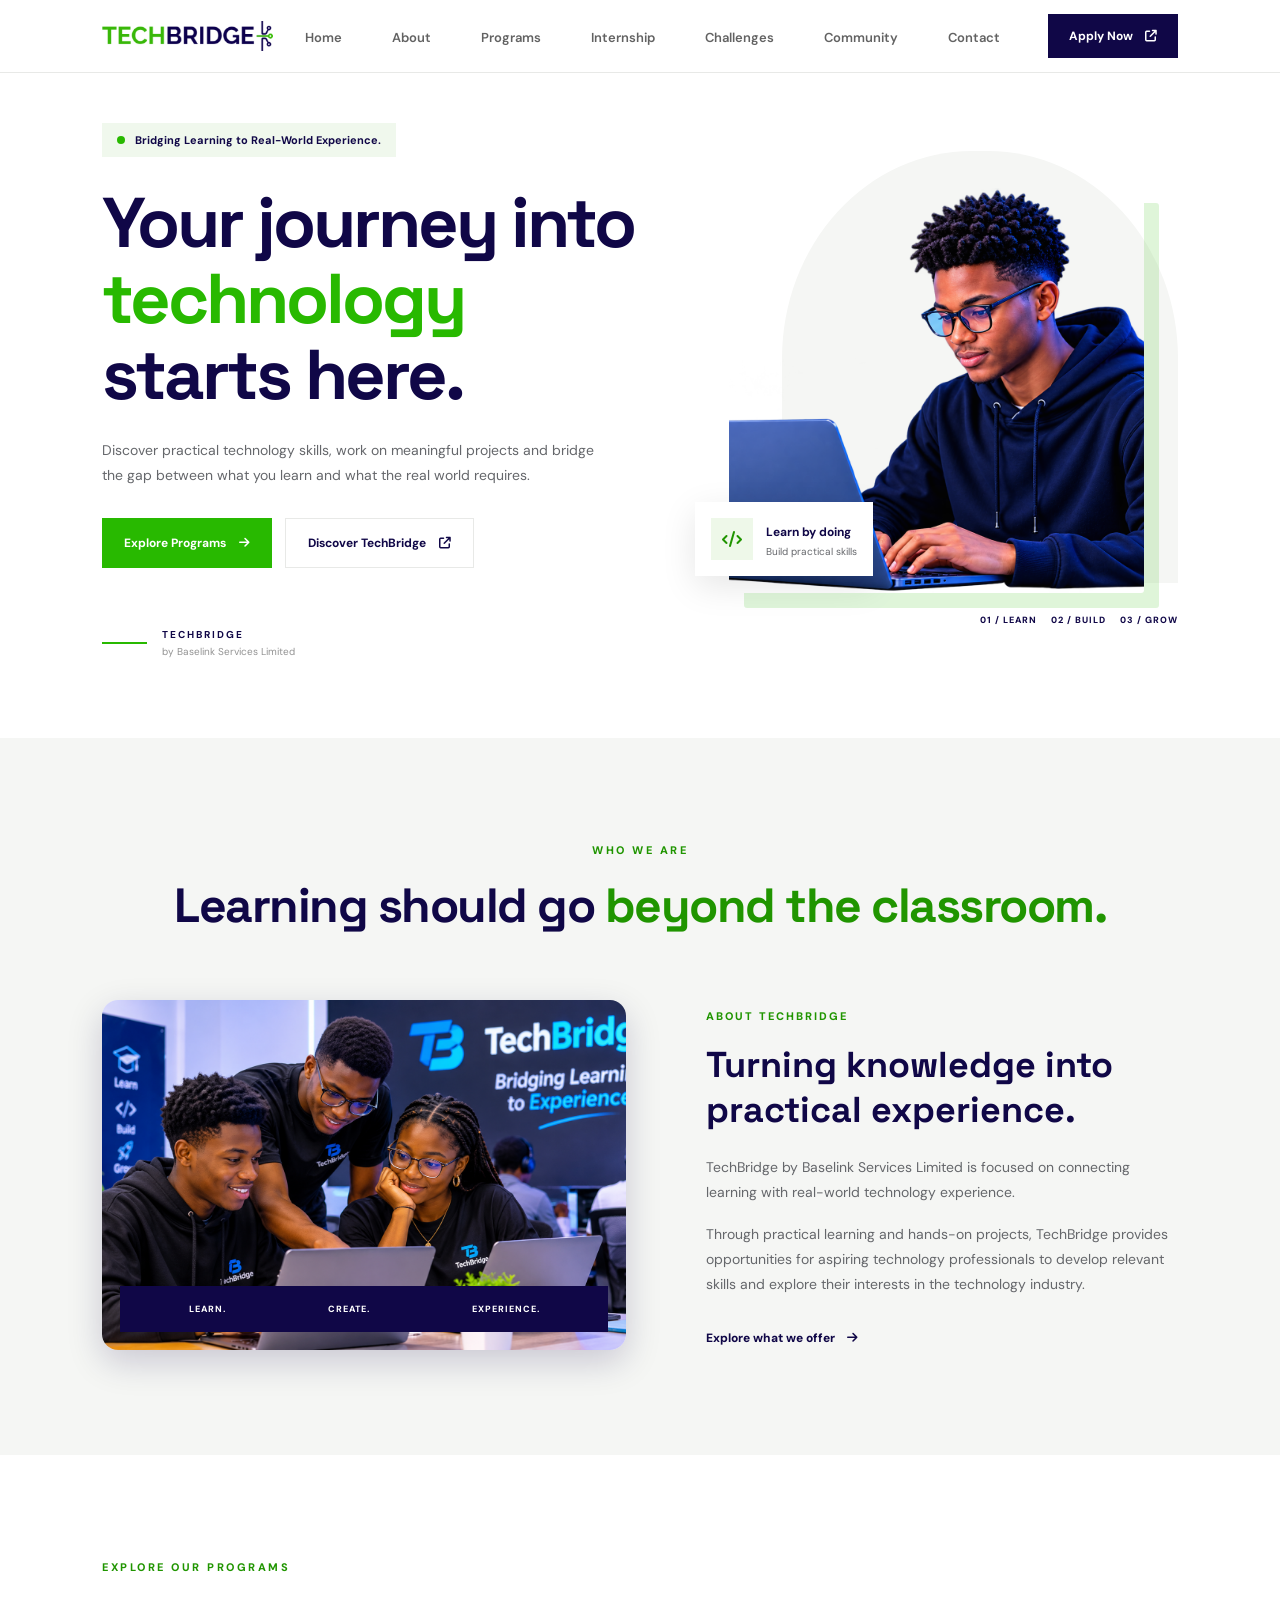
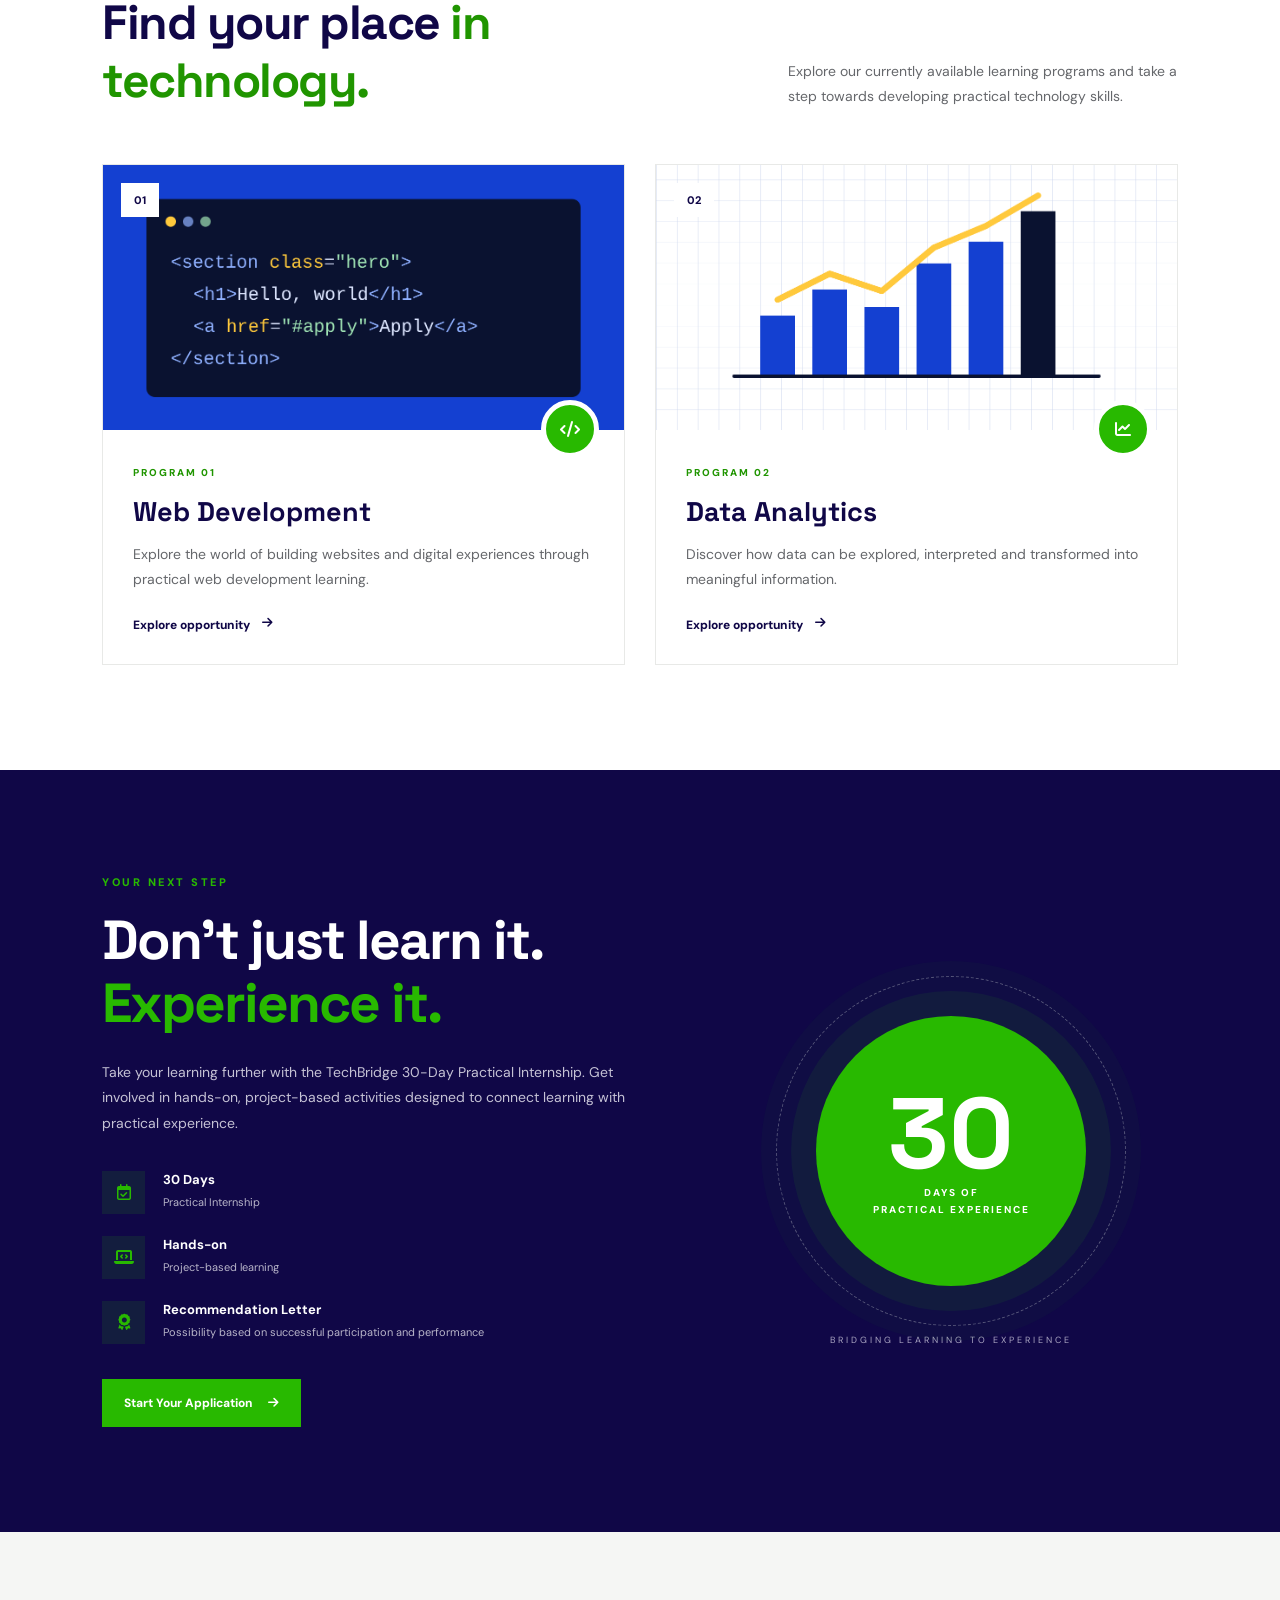
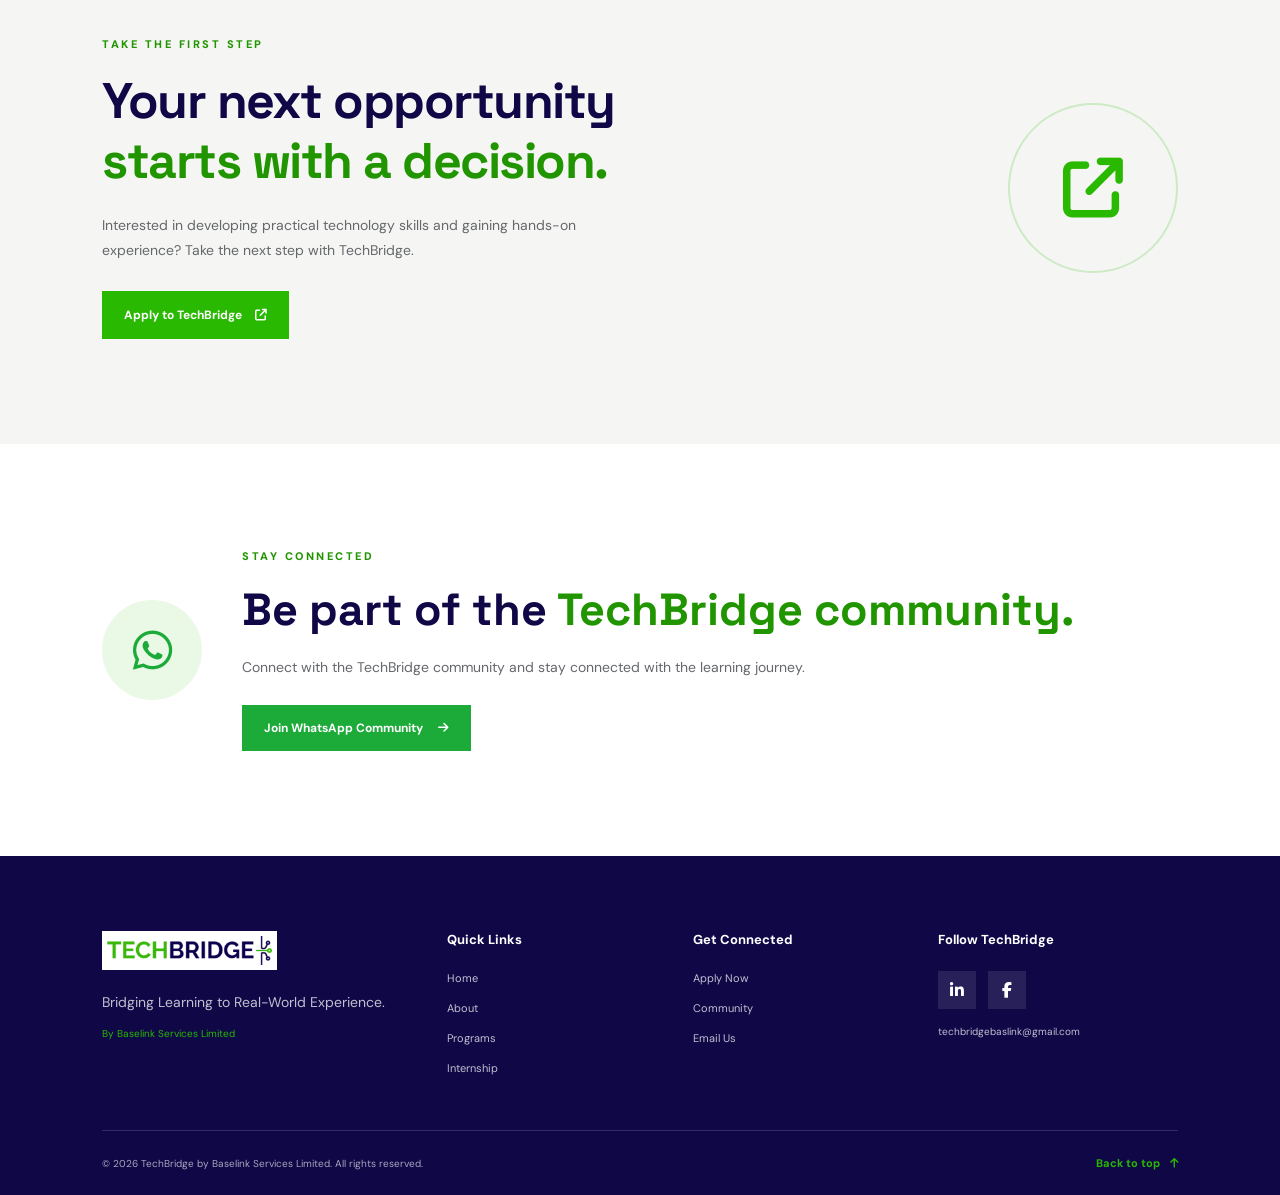
==== commit 937714c9: "Add files via upload" ====
--- a/index.html
+++ b/index.html
@@ -34,7 +34,8 @@
                 <li><a href="#home" class="active">Home</a></li>
                 <li><a href="#about">About</a></li>
                 <li><a href="programs.html">Programs</a></li>
-                <li><a href="#internship">Internship</a></li>
+                <li><a href="roadmap.html">Internship</a></li>
+                <li><a href="challenges.html">Challenges</a></li>
                 <li><a href="#community">Community</a></li>
                 <li><a href="#contact">Contact</a></li>
             </ul>
@@ -52,8 +53,9 @@
                 <div class="mobile-links">
                     <a href="#home">Home</a>
                     <a href="#about">About</a>
-                    <a href="#programs">Programs</a>
-                    <a href="#internship">Internship</a>
+                    <a href="programs.html">Programs</a>
+                    <a href="roadmap.html">Internship</a>
+                    <a href="challenges.html">Challenges</a>
                     <a href="#community">Community</a>
                     <a href="#contact">Contact</a>
                     <a href="#application">Apply Now</a>
@@ -89,7 +91,7 @@
                 </p>
 
                 <div class="hero-buttons">
-                    <a href="#programs" class="primary-button">
+                    <a href="programs.html" class="primary-button">
                         Explore Programs
                         <i class="fa-solid fa-arrow-right"></i>
                     </a>
@@ -188,7 +190,7 @@
                         interests in the technology industry.
                     </p>
 
-                    <a href="#programs" class="text-link">
+                    <a href="programs.html" class="text-link">
                         Explore what we offer
                         <i class="fa-solid fa-arrow-right"></i>
                     </a>
@@ -470,8 +472,8 @@
 
                 <a href="#home">Home</a>
                 <a href="#about">About</a>
-                <a href="#programs">Programs</a>
-                <a href="#internship">Internship</a>
+                <a href="programs.html">Programs</a>
+                <a href="roadmap.html">Internship</a>
 
             </div>
 
